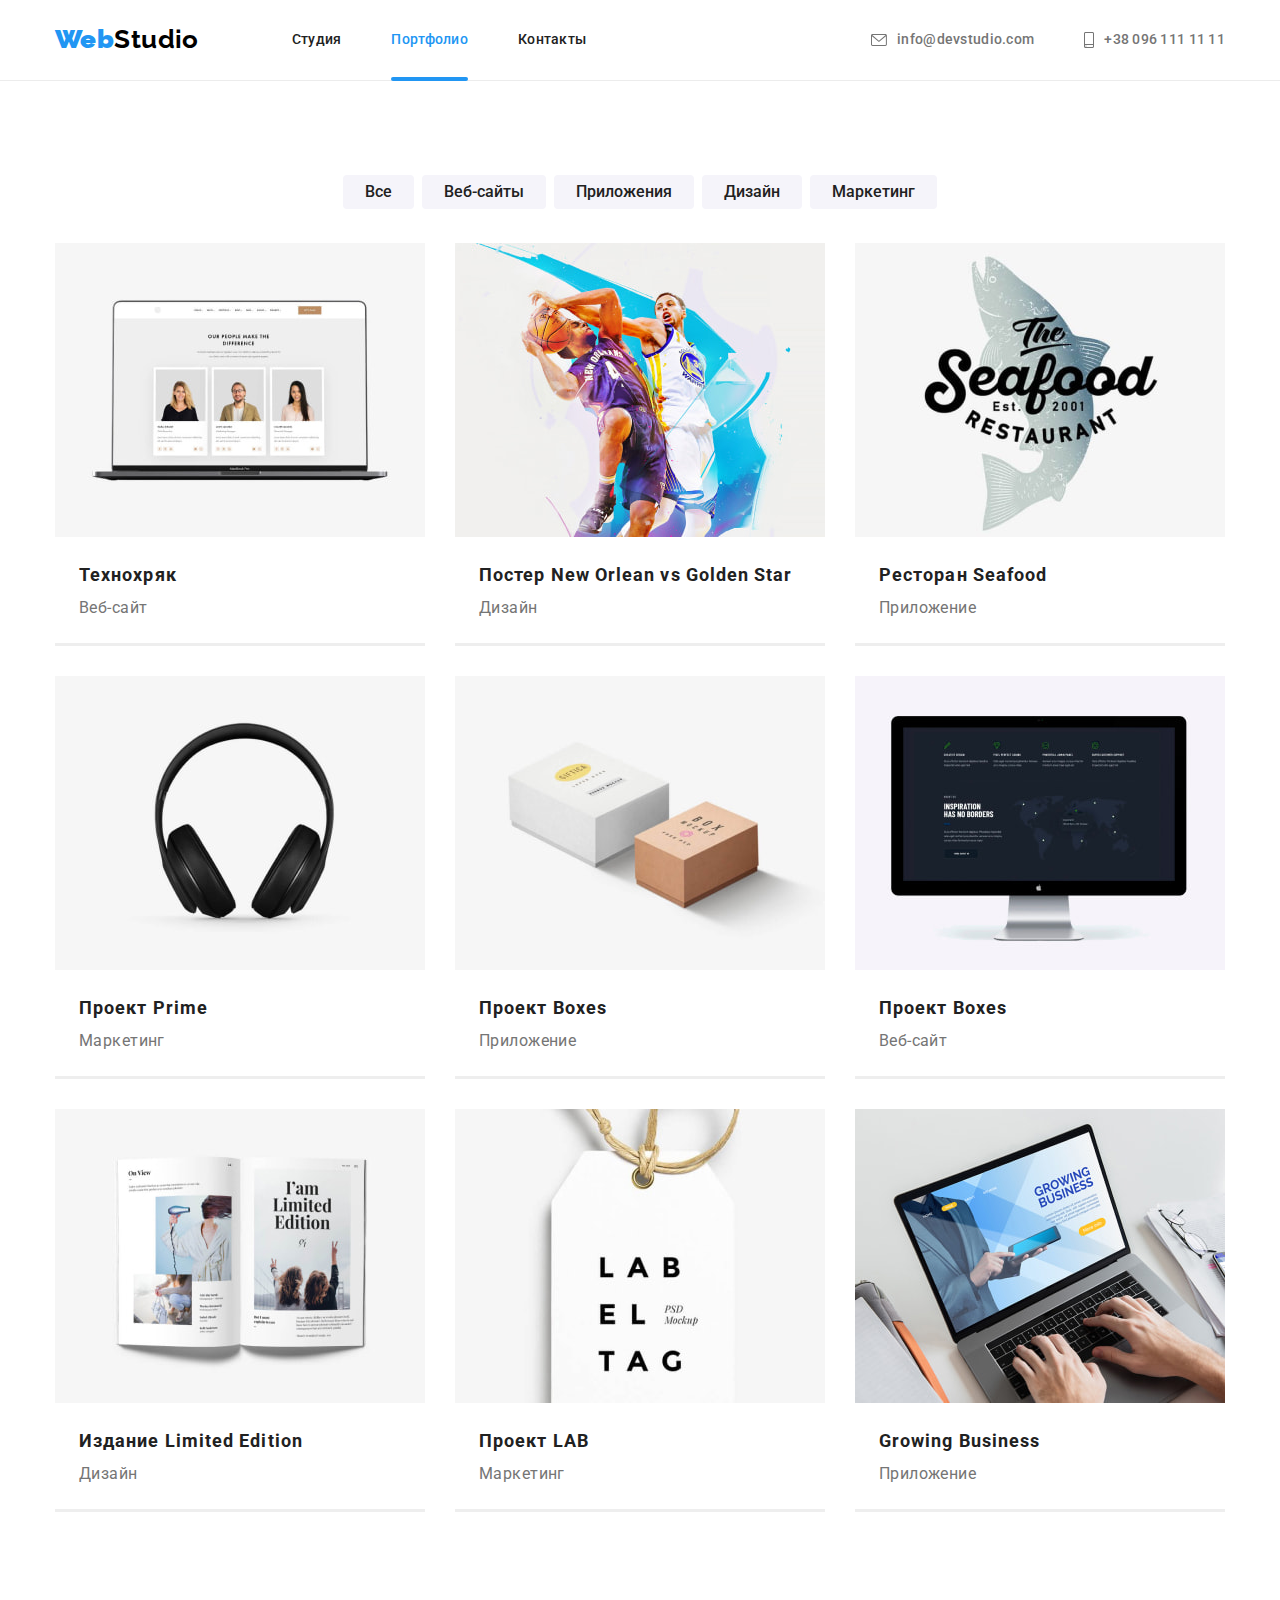
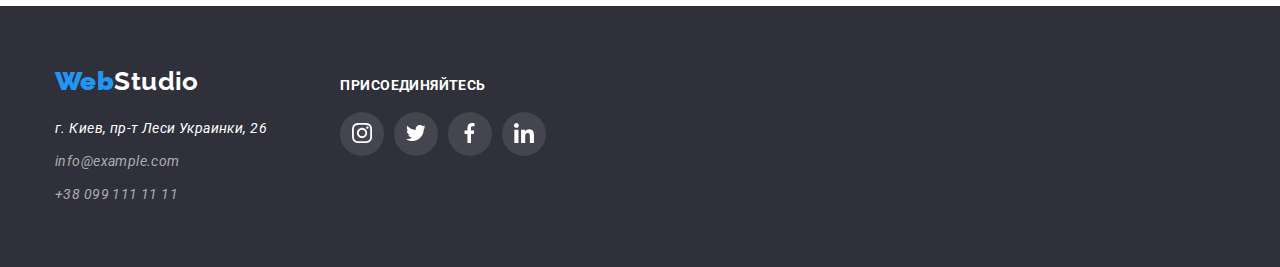
==== portfolio.html @ 0b61c1f7 "." ====
<!DOCTYPE html>
<html lang="ru">

<head>
    <meta charset="UTF-8">
    <meta http-equiv="X-UA-Compatible" content="IE=edge">
    <meta name="viewport" content="width=device-width, initial-scale=1.0">
    <title>Portfolio</title>
    <link rel="stylesheet" href="https://cdnjs.cloudflare.com/ajax/libs/modern-normalize/1.1.0/modern-normalize.min.css">
    <link href="https://fonts.googleapis.com/css2?family=Raleway:wght@700&family=Roboto:wght@400;500;700;900&display=swap"
      rel="stylesheet">
    <link rel="stylesheet" href="./css/styles.css">
    <body>
<!-- Это шапка с навигацией -->
<header class="header">
    <div class="container header">
        <a class="logo main" href="index.html">
            <b class="logo">Web</b>Studio</a>
        <nav class="main-nav">

            <ul class="main-ul">
                <li class="item ">
                   <a class="link " href="index.html">Студия </a>
                </li>
                <li class="item current">
                    <a class="link current" href="portfolio.html">Портфолио</a>
                </li>
                <li class="item">
                    <a class="link" href="#">Контакты</a>
                </li>

            </ul>
        </nav>
        <ul class="adrs-nav">
            <li class="item">
                <a class="link" href="">
                    <svg class="icon-envelope" width="16px" height="12px">
                        <use href="./images/sprite.svg#envelope"> </use>
                    </svg>
                    info@devstudio.com</a>
            </li>
            <li class="item">
                <a class="link" href="tel:+380961111111">
                    <svg class="icon-phone" width="10px" height="16px">
                        <use href="./images/sprite.svg#smartphone"> </use>
                    </svg>
                    +38 096 111 11 11</a>
            </li>
        </ul>
    </div>

</header>
<div class="line-under-header"></div>

    <main>
      <section class="section portfolio">
       <div class="container">
            <h1 class="prtfl">Примеры работ</h1>
            <ul class="btn-ul">
                <li class="item">
                    <button class="prtfl-btn" type="button">Все</button>
                </li>
                <li class="item">
                    <button class="prtfl-btn" type="button">Веб-сайты</button>
                </li>
                <li class="item">
                    <button class="prtfl-btn" type="button">Приложения</button>
                </li>
                <li class="item">
                    <button class="prtfl-btn" type="button">Дизайн</button>
                </li>
                <li class="item">
                    <button class="prtfl-btn" type="button">Маркетинг</button>
                </li>
            </ul>
            <ul class="prtfl-ul">
                <li class="item">
                    <a class="link" href="">
                       <div class="product-thumb">
                           <img src="./images/portfolio-1.jpg" width="370" alt="Веб-сайт">
                           <div class="product-action">
                               <p class="action-text">Технокряк это современная площадка распространения коронавируса. Компании используют эту платформу для цифрового
                            шпионажа и атак на защищённые сервера конкурентов.</p>
                         </div>
                            </div>
                            <h2 class="prtfl-h">Технохряк</h2>
                            <p class="prtfl-p">Веб-сайт</p>

                    </a>
                </li>
                <li class="item">
                    <a class="link" href="">
                        <div class="product-thumb">
                        <img src="./images/portfolio-2.jpg" width="370" alt="Дизайн постера">
                        <div class="product-action">
                            <p class="action-text">Технокряк это современная площадка распространения коронавируса. Компании используют эту
                                платформу для цифрового
                                шпионажа и атак на защищённые сервера конкурентов.</p>
                        </div>
                        </div>
                        <h2 class="prtfl-h">Постер New Orlean vs Golden Star</h2>
                        <p class="prtfl-p">Дизайн</p>
                    </a>
                </li>
                <li class="item">
                    <a class="link" href="">
                        <div class="product-thumb">
                        <img src="./images/portfolio-3.jpg" width="370" alt="Приложение">
                        <div class="product-action">
                            <p class="action-text">Технокряк это современная площадка распространения коронавируса. Компании используют эту
                                платформу для цифрового
                                шпионажа и атак на защищённые сервера конкурентов.</p>
                        </div>
                        </div>
                        <h2 class="prtfl-h">Ресторан Seafood</h2>
                        <p class="prtfl-p">Приложение</p>
                    </a>
                </li>
                <li class="item">
                    <a class="link" href="">
                        <div class="product-thumb">
                        <img src="./images/portfolio-4.jpg" width="370" alt="Маркетинг проэкта">
                        <div class="product-action">
                            <p class="action-text">Технокряк это современная площадка распространения коронавируса. Компании используют эту
                                платформу для цифрового
                                шпионажа и атак на защищённые сервера конкурентов.</p>
                        </div>
                        </div>
                        <h2 class="prtfl-h">Проект Prime</h2>
                        <p class="prtfl-p">Маркетинг</p>
                    </a>
                </li>
                <li class="item">
                    <a class="link" href="">
                        <div class="product-thumb">
                        <img src="./images/portfolio-5.jpg" width="370" alt="Приложение">
                        <div class="product-action">
                            <p class="action-text">Технокряк это современная площадка распространения коронавируса. Компании используют эту
                                платформу для цифрового
                                шпионажа и атак на защищённые сервера конкурентов.</p>
                        </div>
                        </div>
                        <h2 class="prtfl-h">Проект Boxes</h2>
                        <p class="prtfl-p">Приложение</p>
                    </a>
                </li>
                <li class="item">
                    <a class="link" href="">
                        <div class="product-thumb">
                        <img src="./images/portfolio-6.jpg" width="370" alt="Веб-сайт">
                        <div class="product-action">
                            <p class="action-text">Технокряк это современная площадка распространения коронавируса. Компании используют эту
                                платформу для цифрового
                                шпионажа и атак на защищённые сервера конкурентов.</p>
                        </div>
                        </div>
                        <h2 class="prtfl-h">Проект Boxes</h2>
                        <p class="prtfl-p">Веб-сайт</p>
                    </a>
                </li>
                <li class="item">
                    <a class="link" href="">
                        <div class="product-thumb">
                        <img src="./images/portfolio-7.jpg" width="370" alt="Дизайн книги">
                        <div class="product-action">
                            <p class="action-text">Технокряк это современная площадка распространения коронавируса. Компании используют эту
                                платформу для цифрового
                                шпионажа и атак на защищённые сервера конкурентов.</p>
                        </div>
                        </div>
                        <h2 class="prtfl-h">Издание Limited Edition</h2>
                        <p class="prtfl-p">Дизайн</p>
                    </a>
                </li>
                <li class="item">
                    <a class="link" href="">
                        <div class="product-thumb">
                        <img src="./images/portfolio-8.jpg" width="370" alt="Маркетинг проэкта">
                        <div class="product-action">
                            <p class="action-text">Технокряк это современная площадка распространения коронавируса. Компании используют эту
                                платформу для цифрового
                                шпионажа и атак на защищённые сервера конкурентов.</p>
                        </div>
                        </div>
                        <h2 class="prtfl-h">Проект LAB</h2>
                        <p class="prtfl-p">Маркетинг</p>
                    </a>
                </li>
                <li class="item">
                    <a class="link" href="">
                        <div class="product-thumb">
                        <img src="./images/portfolio-9.jpg" width="370" alt="Приложение">
                        <div class="product-action" >
                            <p class="action-text">Технокряк это современная площадка распространения коронавируса. Компании используют эту
                                платформу для цифрового
                                шпионажа и атак на защищённые сервера конкурентов.</p>
                        </div>
                        </div>
                        <h2 class="prtfl-h">Growing Business</h2>
                        <p class="prtfl-p">Приложение</p>
                    </a>
                </li>
            </ul>
       </div>
</section>
    </main>
    <footer>
        <div class="container address">
    
            <div class="div-address">
                <a class="logo ftr" href="index.html"><b class="logo">Web</b>Studio
                </a>
    
                <address class="address">
                    <a class="link" href="">г. Киев, пр-т Леси Украинки, 26
                    </a>
                    <a class="address-cnt" href="info@example.com">info@example.com
                    </a>
                    <a class="address-cnt" href="tel:+380991111111">+38 099 111 11 11
                    </a>
    
                </address>
            </div>
    
            <div class="join-us">
                <h2 class="footer-title">ПРИСОЕДИНЯЙТЕСЬ</h2>
                <ul class="icon-footer-ul">
                    <li class="item-icon"><a class="link-icon" href="">
                            <svg class="icon-instagram footer">
                                <use href="./images/sprite.svg#instagram"> </use>
                            </svg>
                        </a></li>
                    <li class="item-icon"><a class="link-icon" href="">
                            <svg class="icon-twitter footer">
                                <use href="./images/sprite.svg#twitter"> </use>
                            </svg>
                        </a></li>
                    <li class="item-icon"><a class="link-icon" href="">
                            <svg class="icon-facebook footer">
                                <use href="./images/sprite.svg#facebook"> </use>
                            </svg>
                        </a></li>
                    <li class="item-icon"><a class="link-icon" href="">
                            <svg class="icon-linkedin footer">
                                <use href="./images/sprite.svg#linkedin"> </use>
                            </svg>
                        </a></li>
                </ul>
            </div>
    
        </div>
    </footer>

    </body>
    
    </html>
---- css/styles.css ----
/* ЦВЕТ ТЕКСТА
 Часть лого цвет #2196F3 
 Вторая часть лого цвет #000000  
Заголовки и навигация цвет #212121 
 Основной цвет #757575
 Блок герой и часть адресса #ffffff
*/
:root {
  --primery-text-color: #757575;
  --tittle-text-color: #212121;
  --accent-color: #2196f3;
  --white-color: #ffffff;
  --backround-color: #e5e5e5;
  --black-color: #000000;
  --cubiec-bezier: cubic-bezier(0.4, 0, 0.2, 1);
}
body {
  background-color: #ffffff;
  color: var(--primery-text-color);
  font-family: Roboto, sans-serif;
  letter-spacing: 0.03em;
  font-size: 14px;
  line-height: 1.71;
  width: 100%;
  height: 100%;
}
ul,
p,
h1,
h2,
h3,
h4,
h5,
h6,
li,
a,
form,
input,
label {
  margin: 0;
  padding: 0;
}

.section {
  padding-top: 94px;
  padding-bottom: 94px;
}

.line-under-header {
  width: 100%;
  height: 1px;
  background-color: #ececec;
}

.container {
  width: 1200px;
  padding-left: 15px;
  padding-right: 15px;
  margin: 0 auto;
}

.container.header {
  display: flex;
  align-items: center;
  padding-top: 24px;
  padding-bottom: 25px;
}

.main-ul {
  display: flex;
  margin-left: 93px;
}

.main-ul .item:not(:last-child) {
  margin-right: 50px;
}

.main-ul .link {
  display: flex;
  text-decoration: none;
  font-weight: 500;
  line-height: 1.14;
  letter-spacing: 0.02em;

  color: var(--tittle-text-color);

  display: block;
}

/* .main-ul .link.current {
  display: block;
  position: relative;
}

.main-ul .link.current::after {
  content: 'hhh';
  display: block;
  position: absolute;
  border-radius: 2px;
  width: 100%;
  height: 4px;
  background-color: #2196f3;
  opacity: 1;
} */

.main-nav .link:hover,
.main-nav .link:focus {
  color: var(--accent-color);
}

.main-nav .main-ul,
.adrs-nav,
.works-ul,
.workers-ul,
.text-ul,
.btn-ul,
.prtfl-ul {
  list-style: none;
}

.logo {
  color: var(--accent-color);
}

.logo.main {
  color: var(--black-color);
  font-family: Raleway, sans-serif;
  font-weight: 700;
  font-size: 26px;
  line-height: 1.2;
  text-decoration: none;
}

.logo.ftr {
  color: var(--white-color);
  font-family: Raleway;
  font-weight: 700;
  font-size: 26px;
  line-height: 1.2;
  text-decoration: none;

  display: block;
  margin-bottom: 20px;
}

.adrs-nav {
  display: flex;
  margin-left: auto;
}

.adrs-nav .item:not(:last-child) {
  margin-right: 50px;
}

.adrs-nav .link {
  color: var(--primery-text-color);
  font-weight: 500;
  line-height: 1.14;
  letter-spacing: 0.02em;
  text-decoration: none;

  display: flex;
  align-items: center;
}

.icon-envelope {
  margin-right: 10px;
  fill: currentColor;
}
.icon-envelope:focus,
.icon-envelope:hover,
.icon-phone:focus,
.icon-phone:hover {
  fill: var(--accent-color);
}

.icon-phone {
  fill: currentColor;
  margin-right: 10px;
}

.adrs-nav .link:hover,
.adrs-nav .link:focus {
  color: var(--accent-color);
  fill: var(--accent-color);
}

.section.hero {
  display: flex;
  justify-content: center;
  align-items: center;
  max-width: 1600px;
  height: 600px;
  margin: auto;
  background-image: linear-gradient(
      to right,
      rgba(0, 0, 0, 0.2),
      rgba(0, 0, 0, 0.2)
    ),
    url('../images/fon.jpg');
}

.container.hero .hero-text {
  color: var(--white-color);
  font-weight: 900;
  font-size: 44px;
  line-height: 1.36;
  text-align: center;
  letter-spacing: 0.06em;
  text-transform: uppercase;

  margin-bottom: 30px;
  width: 900px;
  margin-left: auto;
  margin-right: auto;
}

.hero-btn {
  background-color: var(--accent-color);
  color: var(--white-color);
  font-weight: 700;
  font-size: 16px;
  line-height: 1.87;
  letter-spacing: 0.06em;
  display: block;
  margin: 0 auto;
  padding: 10px 32px;

  border: #2196f3;
  border-radius: 4px;
}

.benefits-ul {
  display: flex;
  list-style: none;
}

.benefits-ul .item:not(:last-child) {
  margin-right: 30px;
}

.icon-antenna,
.icon-clock,
.icon-diagram,
.icon-astronaut {
  padding: 25px 100px;
  background-color: #f5f4fa;
  margin-bottom: 30px;
}

.benefits-ul .benefits-title {
  color: var(--tittle-text-color);
  font-weight: 700;
  line-height: 1.14;
  text-transform: uppercase;
  margin-bottom: 10px;
}

.benefits-ul .benefits-text {
  line-height: 1.71;
  width: 270px;
}

.section.works {
  padding-bottom: 94px;
  padding-top: 0px;
}

.works-ul {
  display: flex;
}

.works-ul .item {
}

.works-ul .item:not(:last-child) {
  margin-right: 30px;
}

.works-card {
  position: relative;
  height: 294px;
}

.works-title {
  color: var(--tittle-text-color);
  font-weight: 700;
  font-size: 36px;
  line-height: 1.17;
  text-align: center;

  margin-bottom: 50px;
}

.works-ul .works-text {
  font-style: 700;
  font-size: 14px;
  line-height: 1;
  text-align: center;
  color: var(--white-color);
}

.position-text {
  position: absolute;
  display: flex;
  justify-content: center;
  align-items: center;
  bottom: 0%;
  left: 0%;
  width: 100%;
  height: 70px;
  background-color: rgba(47, 48, 58, 0.8);
}

.section.workers {
  background-color: #f5f4fa;
  padding-bottom: 94px;
  padding-top: 94px;
}

.workers-ul {
  display: flex;
  margin-bottom: 30px;
}

.workers-ul .item {
  margin-right: 30px;
  box-shadow: 0px 2px 1px rgba(0, 0, 0, 0.2), 0px 1px 1px rgba(0, 0, 0, 0.14),
    0px 1px 3px rgba(0, 0, 0, 0.12);
  border-bottom-right-radius: 4px;
  border-bottom-left-radius: 4px;
}

.icon-workers {
  display: flex;
  list-style: none;
  justify-content: center;
  align-items: center;
  margin-top: 16px;
  margin-bottom: 30px;
}

.icon-workers .item-icon {
  display: flex;
  justify-content: center;
  align-items: center;
  width: 44px;
  height: 44px;
}

.icon-workers .item-icon:hover,
.icon-workers .item-icon:focus {
  transition: background-color 250ms var(--cubiec-bezier);
  background-color: #2196f3;
  fill: var(--white-color);
  border-radius: 50%;
  cursor: pointer;
}

.icon-workers .item-icon:hover .icon-facebook {
  fill: var(--white-color);
}

.icon-workers .item-icon:hover .icon-instagram {
  fill: var(--white-color);
}

.icon-workers .item-icon:hover .icon-twitter {
  fill: var(--white-color);
}

.icon-workers .item-icon:hover .icon-linkedin {
  fill: var(--white-color);
}

.icon-workers .item-icon:not(:last-child) {
  margin-right: 10px;
}

.icon-facebook,
.icon-instagram,
.icon-linkedin,
.icon-twitter {
  transition: fill 250ms var(--cubiec-bezier);
  fill: #afb1b8;
  width: 20px;
  height: 20px;
  margin-top: 6px;
}

.workers-main {
  color: var(--tittle-text-color);
  font-weight: 700;
  font-size: 36px;
  line-height: 1.17;
  text-align: center;

  margin-bottom: 50px;
}

.workers-ul .workers-title {
  color: var(--tittle-text-color);
  font-weight: 500;
  font-size: 16px;
  line-height: 1.2;
  text-align: center;

  margin-bottom: 10px;
}

.workers-ul .workers-text {
  font-size: 16px;
  line-height: 1.2;
  text-align: center;
}

.clients-title {
  font-weight: 700;
  font-size: 36px;
  line-height: 1.16;
  text-align: center;
  vertical-align: top;
  color: var(--tittle-text-color);

  margin-bottom: 50px;
}

.clients-ul {
  display: flex;
  list-style: none;
}

.clients-ul .item {
  width: 170px;
  height: 92px;
  border: 1px solid rgba(0, 0, 0, 0.25);
  border-radius: 3px;

  display: flex;
  align-items: center;
  justify-content: center;
  cursor: pointer;
}

.clients-ul .item:hover,
.clients-ul .item:focus {
  border-color: var(--accent-color);
  cursor: pointer;
}

.clients-ul .item:hover .icon {
  fill: var(--accent-color);
}

.clients-ul .item:not(:last-child) {
  margin-right: 30px;
}

.icon.group-1 {
  width: 41px;
  height: 46px;
}

.icon.group-2 {
  width: 40px;
  height: 52px;
}

.icon.group-3 {
  width: 43px;
  height: 41px;
}

.icon.group-4 {
  width: 84px;
  height: 40px;
}

.icon.group-5 {
  width: 62px;
  height: 45px;
}

.icon.group-6 {
  width: 93px;
  height: 43px;
}

.icon {
  fill: #afb1b8;
}

footer {
  background-color: #2f303a;
}

.div-address {
  display: inline-flex;
  flex-direction: column;
  margin-right: 70px;
}
.join-us {
  display: inline-flex;
  flex-direction: column;
}

.icon-footer-ul {
  display: flex;
  list-style: none;
  margin-top: 20px;
}

.icon-footer-ul .item-icon {
  display: flex;
  align-items: center;
  justify-content: center;
  width: 44px;
  height: 44px;
  transition: background-color 250ms var(--cubiec-bezier);
  border-radius: 50%;
  background-color: rgba(255, 255, 255, 0.1);
}

.icon-footer-ul .item-icon:focus,
.icon-footer-ul .item-icon:hover {
  background-color: var(--accent-color);
  cursor: pointer;
}

.icon-footer-ul .item-icon:hover .icon-facebook.footer {
  fill: var(--white-color);
}

.icon-footer-ul .item-icon:hover .icon-linkedin.footer {
  fill: var(--white-color);
}

.icon-footer-ul .item-icon:hover .icon-twitter.footer {
  fill: var(--white-color);
}

.icon-footer-ul .item-icon:hover .icon-instagram.footer {
  fill: var(--white-color);
}

.icon-facebook.footer,
.icon-instagram.footer,
.icon-linkedin.footer,
.icon-twitter.footer {
  fill: var(--white-color);
}

.icon-footer-ul .item-icon:not(:last-child) {
  margin-right: 10px;
}

.footer-title {
  font-style: 700;
  font-size: 14px;
  line-height: 1.14;
  line-height: 100%;
  vertical-align: top;

  color: var(--white-color);
}

.container.address {
  padding-bottom: 60px;
  padding-top: 60px;
}

.address .address-cnt {
  margin-top: 9px;
}

.address .link {
  text-decoration: none;
  color: var(--white-color);
  line-height: 1.71;
}

.address .link:hover,
.address .link:focus {
  color: var(--accent-color);
}

.address .address-cnt {
  color: rgba(255, 255, 255, 0.6);
  line-height: 1.71;
  text-decoration: none;

  display: block;
}

.address .address-cnt:hover,
.address .address-cnt:focus {
  color: var(--accent-color);
}

/* Портфолио */
.prtfl-ul .link {
  text-decoration: none;
}

.btn-ul {
  display: flex;
  justify-content: center;
}

.btn-ul .item:not(:last-child) {
  margin-right: 8px;
}

.btn-ul .prtfl-btn {
  transition: background-color 250ms var(--cubiec-bezier),
    color 250ms var(--cubiec-bezier), box-shadow 250ms var(--cubiec-bezier);
  border: #f5f4fa;
  border-radius: 4px;
  padding: 6px 22px;
  font-family: Roboto, sans-serif;
  color: var(--tittle-text-color);
  background-color: #f5f4fa;
  font-weight: 500;
  font-size: 16px;
  line-height: 1.39;
  text-align: center;
}

.btn-ul .prtfl-btn:hover,
.btn-ul .prtfl-btn:focus {
  background-color: var(--accent-color);
  color: var(--white-color);
  box-shadow: 0px 2px 2px 0px rgba(0, 0, 0, 0.12);

  box-shadow: 0px 1px 2px 0px rgba(0, 0, 0, 0.08);

  box-shadow: 0px 3px 1px 0px rgba(0, 0, 0, 0.1);
}

.prtfl-ul {
  display: flex;
  flex-wrap: wrap;
  margin-top: 34px;
}

.prtfl-ul .item {
  width: calc((100% - 60px) / 3);
  margin-right: 30px;
  margin-bottom: 30px;
}

.prtfl-ul .item:nth-child(3n) {
  margin-right: 0px;
}

.prtfl-ul .item:nth-last-child(-n + 3) {
  margin-bottom: 0px;
}

.prtfl-ul .link {
  display: block;
  border-bottom-style: solid;
  border-color: #eeeeee;
}

.prtfl-ul .item .link:hover,
.prtfl-ul .item .link:focus {
  transition: box-shadow 250ms var(--cubiec-bezier);
  box-shadow: 0px 4px 4px 0px rgba(0, 0, 0, 0.25);
}

.prtfl-ul .prtfl-h {
  color: var(--tittle-text-color);
  font-weight: 700;
  font-size: 18px;
  line-height: 2;
  letter-spacing: 0.06em;
  padding-top: 20px;
  padding-left: 24px;
}

.prtfl-ul .prtfl-p {
  color: var(--primery-text-color);
  font-size: 16px;
  line-height: 1.87;
  padding-bottom: 20px;
  padding-left: 24px;
}

.hero-btn,
.btn-ul .prtfl-btn {
  cursor: pointer;
}

.benefits-main-title,
.prtfl {
  display: none;
}

.product-thumb {
  position: relative;
  overflow: hidden;
  height: 294px;
}

.product-action {
  position: absolute;
  left: 0;
  top: 0;
  width: 100%;
  height: 100%;
  transform: translatey(100%);
  opacity: 0;
  transition: transform 250ms var(--cubiec-bezier),
    opacity 250ms var(--cubiec-bezier);
  background-color: rgba(33, 150, 243, 0.9);
}

.link:hover .product-action {
  opacity: 1;
  transform: translatey(0);
}

.action-text {
  font-size: 18px;
  line-height: 1.33;
  text-align: left;
  vertical-align: top;
  color: var(--white-color);
  padding: 63px 22px;
}

/* //current page  */

.item.current::after {
  content: '';
  position: absolute;
  top: 45px;
  width: 100%;
  height: 4px;
  background-color: var(--accent-color);
  border-radius: 2px;
}

.item.current {
  position: relative;
  width: 100%;
}

.link.current {
  color: var(--accent-color);
}

.join-text {
  color: var(--white-color);
}

.join-us-mail {
  display: inline-flex;
  flex-direction: column;
  margin-left: 93px;
}

.join-text {
  margin-bottom: 20px;
}

.mail-footer {
  width: 358px;
  height: 50px;
  margin-right: 12px;
  padding: 15px;
  background-color: transparent;
  border: 1px solid rgba(255, 255, 255, 0.3);
  border-radius: 4px;

  font-size: 16px;
  line-height: 1.07;
  color: rgba(255, 255, 255, 0.6);
}

.join-button-footer {
  width: 200px;
  height: 50px;

  background-color: rgba(33, 150, 243, 1);
  color: rgba(255, 255, 255, 1);
  box-shadow: 0px 4px 4px 0px rgba(0, 0, 0, 0.15);
  border-radius: 4px;
  font-weight: 700;
  font-size: 16px;
  line-height: 1.6;
  letter-spacing: 0.06em;
  padding-left: 29px;
  padding-right: 76px;
}

.position-send-icon {
  position: relative;
  width: 200px;
  height: 50px;
}

.icon-send {
  position: absolute;
  top: 13px;
  right: 28px;
  z-index: 999;
  width: 24px;
  height: 24px;
  fill: var(--white-color);
}

.form-mail {
  display: flex;
}

/* Модальное окно */
.backdrop {
  position: fixed;
  top: 0;
  left: 0;
  height: 100%;
  width: 100%;
  background-color: rgba(0, 0, 0, 0.2);
}

.backdrop.is-hidden {
  opacity: 0;
  pointer-events: none;
}

.backdrop.is-hidden .modal {
  opacity: 0;
  pointer-events: none;
}

.modal {
  position: absolute;
  left: 50%;
  top: 50%;
  transform: translate(-50%, -50%);
  width: 528px;
  height: 581px;
  background-color: var(--white-color);
}

.modal-btn {
  display: flex;
  justify-content: center;
  align-items: center;
  margin: 8px 8px 0 auto;
  width: 30px;
  height: 30px;
  border-radius: 50%;
  border: 1px solid rgba(0, 0, 0, 0.1);
  background-color: transparent;
  cursor: pointer;
}

.modal-btn:hover {
  fill: #2196f3;
}

.close-modal {
  width: 11px;
  height: 11px;
}

.main-text-modal {
  display: block;
  margin: 2px 40px 12px 40px;
  font-weight: 700;
  font-size: 20px;
  line-height: 1.15;
  text-align: center;
  letter-spacing: 0.03em;
  color: var(--tittle-text-color);
}

.form-field:focus-within {
  color: var(--accent-color);
}

.field:focus {
  border: 1px solid var(--accent-color);
  outline: none;
}

.form-field {
  display: flex;
  flex-direction: column;
  margin: 0px 40px 10px 40px;

  font-weight: 400;
  font-size: 12px;
  line-height: 1.12;
  letter-spacing: 0.01em;
}

.field {
  margin-top: 4px;
  width: 448px;
  height: 40px;
  border: 1px solid rgba(33, 33, 33, 0.2);
  border-radius: 4px;
  padding-left: 42px;
}

.field.comment {
  height: 120px;
  padding: 12px 16px;
  resize: none;
}

.checkbox-policy {
  margin-right: 7px;
}

.policy-field {
  position: relative;
  margin: 20px 51px 30px 55px;
  font-weight: 400;
  font-size: 14px;
  line-height: 1.71;
  letter-spacing: 0.03em;
}

.modal-submit-button {
  width: 200px;
  height: 50px;
  margin: 0 164px 40px 164px;
  background-color: var(--accent-color);
  color: var(--white-color);
  border-color: var(--accent-color);
  border-radius: 4px;

  font-weight: 700;
  font-size: 16px;
  line-height: 1.88;
  text-align: center;
  letter-spacing: 0.06em;
}

.icon-modal {
  position: absolute;
  width: 18px;
  height: 18px;
  top: 50%;
  left: 12px;
  transform: translateY(-50%);
  color: #2196f3;
}

.grouping-icon {
  position: relative;
}

.grouping-icon:focus-within {
  fill: var(--accent-color);
}

.checkbox-policy {
  position: absolute;
  top: -9999px;
  left: -9999px;
}

.policy {
  display: flex;
  align-items: center;
  align-content: center;
  margin-left: 13px;
}

.policy::after{
  position: absolute;
  top: 15%;
  left: -9px;
  content: "";
  width: 16px;
  height: 15px;
  background-color: transparent;
  border: 2px solid rgba(33, 33, 33, 1);
  border-radius: 2px
}

.checkbox-policy:checked + .policy::after {
  background-color: #2196f3;
  background-image: url(../images/checkbox.svg);
  border: 2px solid var(--accent-color);
}
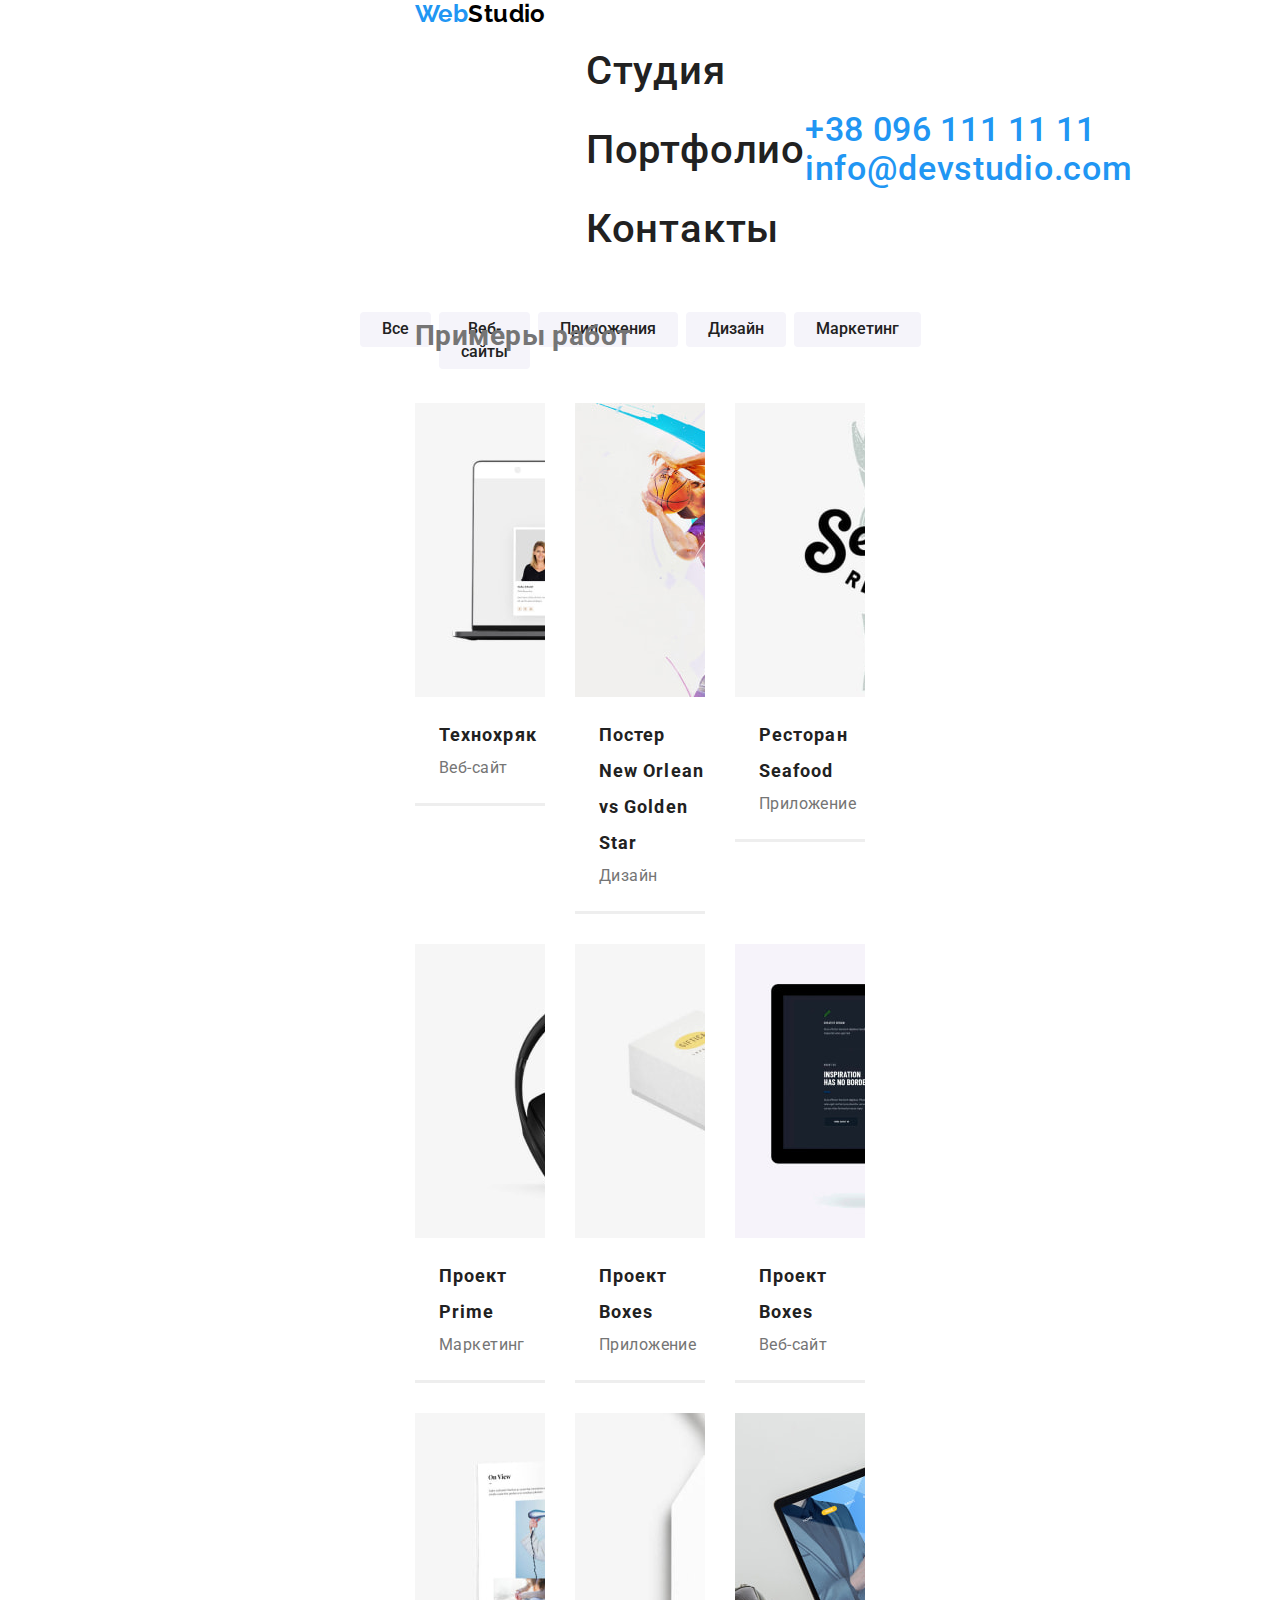
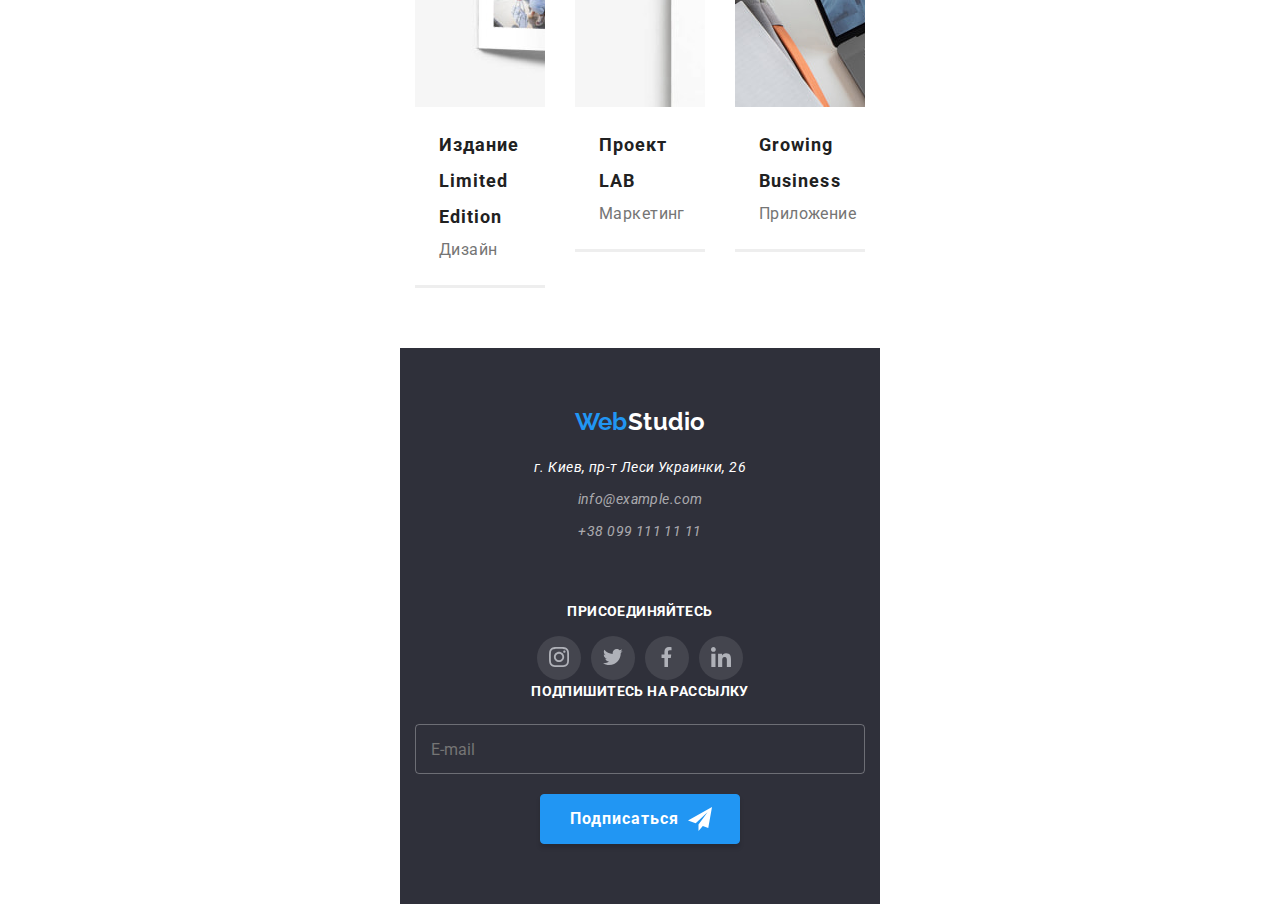
==== commit 182bb968: "." ====
--- a/portfolio.html
+++ b/portfolio.html
@@ -9,195 +9,199 @@
     <link rel="stylesheet" href="https://cdnjs.cloudflare.com/ajax/libs/modern-normalize/1.1.0/modern-normalize.min.css">
     <link href="https://fonts.googleapis.com/css2?family=Raleway:wght@700&family=Roboto:wght@400;500;700;900&display=swap"
       rel="stylesheet">
-    <link rel="stylesheet" href="./css/styles.css">
+    <link rel="stylesheet" href="./css/portfolio-main.min.css">
     <body>
 <!-- Это шапка с навигацией -->
-<header class="header">
-    <div class="container header">
-        <a class="logo main" href="index.html">
-            <b class="logo">Web</b>Studio</a>
-        <nav class="main-nav">
-
-            <ul class="main-ul">
-                <li class="item ">
-                   <a class="link " href="index.html">Студия </a>
-                </li>
-                <li class="item current">
-                    <a class="link current" href="portfolio.html">Портфолио</a>
-                </li>
-                <li class="item">
-                    <a class="link" href="#">Контакты</a>
-                </li>
-
+</head>
+
+<body>
+    <!-- Это шапка с навигацией -->
+    <header class="header">
+        <div class="container container--header ">
+            <a class="logo logo--header" href="index.html">
+                <b class=" logo ">Web</b>Studio</a>
+            <nav class="navigation">
+
+                <ul class="navigation__list">
+                    <li class="navigation__item">
+                        <a class="navigation__link"  href="index.html">Студия </a>
+                    </li>
+                    <li class="navigation__item navigation__item--current">
+                        <a class="navigation__link navigation__link--current" href="portfolio.html">Портфолио</a>
+                    </li>
+                    <li class="navigation__item">
+                        <a class="navigation__link" href="#">Контакты</a>
+                    </li>
+
+                </ul>
+            </nav>
+            <ul class="header-contacts">
+                <li class="header-contacts__item">
+                    <a class="header-contacts__link" href="">
+                        <svg class="header__icon" width="16px" height="12px">
+                            <use href="./images/sprite.svg#envelope"> </use>
+                        </svg>
+                        info@devstudio.com</a>
+                </li>
+                <li class="header-contacts__item">
+                    <a class="header-contacts__link" href="tel:+380961111111">
+                        <svg class="header__icon" width="10px" height="16px">
+                            <use href="./images/sprite.svg#smartphone"> </use>
+                        </svg>
+                        +38 096 111 11 11</a>
+                </li>
             </ul>
-        </nav>
-        <ul class="adrs-nav">
-            <li class="item">
-                <a class="link" href="">
-                    <svg class="icon-envelope" width="16px" height="12px">
-                        <use href="./images/sprite.svg#envelope"> </use>
-                    </svg>
-                    info@devstudio.com</a>
-            </li>
-            <li class="item">
-                <a class="link" href="tel:+380961111111">
-                    <svg class="icon-phone" width="10px" height="16px">
-                        <use href="./images/sprite.svg#smartphone"> </use>
-                    </svg>
-                    +38 096 111 11 11</a>
-            </li>
-        </ul>
-    </div>
-
-</header>
+        </div>
+
+    </header>
 <div class="line-under-header"></div>
 
     <main>
-      <section class="section portfolio">
+      <section class="section section--portfolio">
        <div class="container">
-            <h1 class="prtfl">Примеры работ</h1>
-            <ul class="btn-ul">
-                <li class="item">
-                    <button class="prtfl-btn" type="button">Все</button>
-                </li>
-                <li class="item">
-                    <button class="prtfl-btn" type="button">Веб-сайты</button>
-                </li>
-                <li class="item">
-                    <button class="prtfl-btn" type="button">Приложения</button>
-                </li>
-                <li class="item">
-                    <button class="prtfl-btn" type="button">Дизайн</button>
-                </li>
-                <li class="item">
-                    <button class="prtfl-btn" type="button">Маркетинг</button>
+            <h1 class="catalog-hidden-title">Примеры работ</h1>
+            <ul class="catalog-filter">
+                <li class="catalog-filter__item">
+                    <button class="catalog-filter__btn" type="button">Все</button>
+                </li>
+                <li class="catalog-filter__item">
+                    <button class="catalog-filter__btn" type="button">Веб-сайты</button>
+                </li>
+                <li class="catalog-filter__item">
+                    <button class="catalog-filter__btn" type="button">Приложения</button>
+                </li>
+                <li class="catalog-filter__item">
+                    <button class="catalog-filter__btn" type="button">Дизайн</button>
+                </li>
+                <li class="catalog-filter__item">
+                    <button class="catalog-filter__btn" type="button">Маркетинг</button>
                 </li>
             </ul>
-            <ul class="prtfl-ul">
-                <li class="item">
-                    <a class="link" href="">
-                       <div class="product-thumb">
+            <ul class="catalog">
+                <li class="catalog__item">
+                    <a class="product" href="">
+                       <div class="product__thumb">
                            <img src="./images/portfolio-1.jpg" width="370" alt="Веб-сайт">
-                           <div class="product-action">
-                               <p class="action-text">Технокряк это современная площадка распространения коронавируса. Компании используют эту платформу для цифрового
+                           <div class="product__action">
+                               <p class="product__text">Технокряк это современная площадка распространения коронавируса. Компании используют эту платформу для цифрового
                             шпионажа и атак на защищённые сервера конкурентов.</p>
                          </div>
                             </div>
-                            <h2 class="prtfl-h">Технохряк</h2>
-                            <p class="prtfl-p">Веб-сайт</p>
-
-                    </a>
-                </li>
-                <li class="item">
-                    <a class="link" href="">
-                        <div class="product-thumb">
+                            <h2 class="catalog__title">Технохряк</h2>
+                            <p class="catalog__text">Веб-сайт</p>
+
+                    </a>
+                </li>
+                <li class="catalog__item">
+                    <a class="product" href="">
+                        <div class="product__thumb">
                         <img src="./images/portfolio-2.jpg" width="370" alt="Дизайн постера">
-                        <div class="product-action">
-                            <p class="action-text">Технокряк это современная площадка распространения коронавируса. Компании используют эту
-                                платформу для цифрового
-                                шпионажа и атак на защищённые сервера конкурентов.</p>
-                        </div>
-                        </div>
-                        <h2 class="prtfl-h">Постер New Orlean vs Golden Star</h2>
-                        <p class="prtfl-p">Дизайн</p>
-                    </a>
-                </li>
-                <li class="item">
-                    <a class="link" href="">
-                        <div class="product-thumb">
+                        <div class="product__action">
+                            <p class="product__text">Технокряк это современная площадка распространения коронавируса. Компании используют эту
+                                платформу для цифрового
+                                шпионажа и атак на защищённые сервера конкурентов.</p>
+                        </div>
+                        </div>
+                        <h2 class="catalog__title">Постер New Orlean vs Golden Star</h2>
+                        <p class="catalog__text">Дизайн</p>
+                    </a>
+                </li>
+                <li class="catalog__item">
+                    <a class="product" href="">
+                        <div class="product__thumb">
                         <img src="./images/portfolio-3.jpg" width="370" alt="Приложение">
-                        <div class="product-action">
-                            <p class="action-text">Технокряк это современная площадка распространения коронавируса. Компании используют эту
-                                платформу для цифрового
-                                шпионажа и атак на защищённые сервера конкурентов.</p>
-                        </div>
-                        </div>
-                        <h2 class="prtfl-h">Ресторан Seafood</h2>
-                        <p class="prtfl-p">Приложение</p>
-                    </a>
-                </li>
-                <li class="item">
-                    <a class="link" href="">
-                        <div class="product-thumb">
+                        <div class="product__action">
+                            <p class="product__text">Технокряк это современная площадка распространения коронавируса. Компании используют эту
+                                платформу для цифрового
+                                шпионажа и атак на защищённые сервера конкурентов.</p>
+                        </div>
+                        </div>
+                        <h2 class="catalog__title">Ресторан Seafood</h2>
+                        <p class="catalog__text">Приложение</p>
+                    </a>
+                </li>
+                <li class="catalog__item">
+                    <a class="product" href="">
+                        <div class="product__thumb">
                         <img src="./images/portfolio-4.jpg" width="370" alt="Маркетинг проэкта">
-                        <div class="product-action">
-                            <p class="action-text">Технокряк это современная площадка распространения коронавируса. Компании используют эту
-                                платформу для цифрового
-                                шпионажа и атак на защищённые сервера конкурентов.</p>
-                        </div>
-                        </div>
-                        <h2 class="prtfl-h">Проект Prime</h2>
-                        <p class="prtfl-p">Маркетинг</p>
-                    </a>
-                </li>
-                <li class="item">
-                    <a class="link" href="">
-                        <div class="product-thumb">
+                        <div class="product__action">
+                            <p class="product__text">Технокряк это современная площадка распространения коронавируса. Компании используют эту
+                                платформу для цифрового
+                                шпионажа и атак на защищённые сервера конкурентов.</p>
+                        </div>
+                        </div>
+                        <h2 class="catalog__title">Проект Prime</h2>
+                        <p class="catalog__text">Маркетинг</p>
+                    </a>
+                </li>
+                <li class="catalog__item">
+                    <a class="product" href="">
+                        <div class="product__thumb">
                         <img src="./images/portfolio-5.jpg" width="370" alt="Приложение">
-                        <div class="product-action">
-                            <p class="action-text">Технокряк это современная площадка распространения коронавируса. Компании используют эту
-                                платформу для цифрового
-                                шпионажа и атак на защищённые сервера конкурентов.</p>
-                        </div>
-                        </div>
-                        <h2 class="prtfl-h">Проект Boxes</h2>
-                        <p class="prtfl-p">Приложение</p>
-                    </a>
-                </li>
-                <li class="item">
-                    <a class="link" href="">
-                        <div class="product-thumb">
+                        <div class="product__action">
+                            <p class="product__text">Технокряк это современная площадка распространения коронавируса. Компании используют эту
+                                платформу для цифрового
+                                шпионажа и атак на защищённые сервера конкурентов.</p>
+                        </div>
+                        </div>
+                        <h2 class="catalog__title">Проект Boxes</h2>
+                        <p class="catalog__text">Приложение</p>
+                    </a>
+                </li>
+                <li class="catalog__item">
+                    <a class="product" href="">
+                        <div class="product__thumb">
                         <img src="./images/portfolio-6.jpg" width="370" alt="Веб-сайт">
-                        <div class="product-action">
-                            <p class="action-text">Технокряк это современная площадка распространения коронавируса. Компании используют эту
-                                платформу для цифрового
-                                шпионажа и атак на защищённые сервера конкурентов.</p>
-                        </div>
-                        </div>
-                        <h2 class="prtfl-h">Проект Boxes</h2>
-                        <p class="prtfl-p">Веб-сайт</p>
-                    </a>
-                </li>
-                <li class="item">
-                    <a class="link" href="">
-                        <div class="product-thumb">
+                        <div class="product__action">
+                            <p class="product__text">Технокряк это современная площадка распространения коронавируса. Компании используют эту
+                                платформу для цифрового
+                                шпионажа и атак на защищённые сервера конкурентов.</p>
+                        </div>
+                        </div>
+                        <h2 class="catalog__title">Проект Boxes</h2>
+                        <p class="catalog__text">Веб-сайт</p>
+                    </a>
+                </li>
+                <li class="catalog__item">
+                    <a class="product" href="">
+                        <div class="product__thumb">
                         <img src="./images/portfolio-7.jpg" width="370" alt="Дизайн книги">
-                        <div class="product-action">
-                            <p class="action-text">Технокряк это современная площадка распространения коронавируса. Компании используют эту
-                                платформу для цифрового
-                                шпионажа и атак на защищённые сервера конкурентов.</p>
-                        </div>
-                        </div>
-                        <h2 class="prtfl-h">Издание Limited Edition</h2>
-                        <p class="prtfl-p">Дизайн</p>
-                    </a>
-                </li>
-                <li class="item">
-                    <a class="link" href="">
-                        <div class="product-thumb">
+                        <div class="product__action">
+                            <p class="product__text">Технокряк это современная площадка распространения коронавируса. Компании используют эту
+                                платформу для цифрового
+                                шпионажа и атак на защищённые сервера конкурентов.</p>
+                        </div>
+                        </div>
+                        <h2 class="catalog__title">Издание Limited Edition</h2>
+                        <p class="catalog__text">Дизайн</p>
+                    </a>
+                </li>
+                <li class="catalog__item">
+                    <a class="product" href="">
+                        <div class="product__thumb">
                         <img src="./images/portfolio-8.jpg" width="370" alt="Маркетинг проэкта">
-                        <div class="product-action">
-                            <p class="action-text">Технокряк это современная площадка распространения коронавируса. Компании используют эту
-                                платформу для цифрового
-                                шпионажа и атак на защищённые сервера конкурентов.</p>
-                        </div>
-                        </div>
-                        <h2 class="prtfl-h">Проект LAB</h2>
-                        <p class="prtfl-p">Маркетинг</p>
-                    </a>
-                </li>
-                <li class="item">
-                    <a class="link" href="">
-                        <div class="product-thumb">
+                        <div class="product__action">
+                            <p class="product__text">Технокряк это современная площадка распространения коронавируса. Компании используют эту
+                                платформу для цифрового
+                                шпионажа и атак на защищённые сервера конкурентов.</p>
+                        </div>
+                        </div>
+                        <h2 class="catalog__title">Проект LAB</h2>
+                        <p class="catalog__text">Маркетинг</p>
+                    </a>
+                </li>
+                <li class="catalog__item">
+                    <a class="product" href="">
+                        <div class="product__thumb">
                         <img src="./images/portfolio-9.jpg" width="370" alt="Приложение">
-                        <div class="product-action" >
-                            <p class="action-text">Технокряк это современная площадка распространения коронавируса. Компании используют эту
-                                платформу для цифрового
-                                шпионажа и атак на защищённые сервера конкурентов.</p>
-                        </div>
-                        </div>
-                        <h2 class="prtfl-h">Growing Business</h2>
-                        <p class="prtfl-p">Приложение</p>
+                        <div class="product__action" >
+                            <p class="product__text">Технокряк это современная площадка распространения коронавируса. Компании используют эту
+                                платформу для цифрового
+                                шпионажа и атак на защищённые сервера конкурентов.</p>
+                        </div>
+                        </div>
+                        <h2 class="catalog__title">Growing Business</h2>
+                        <p class="catalog__text">Приложение</p>
                     </a>
                 </li>
             </ul>
@@ -205,48 +209,67 @@
 </section>
     </main>
     <footer>
-        <div class="container address">
+        <div class="container container--footer">
     
             <div class="div-address">
-                <a class="logo ftr" href="index.html"><b class="logo">Web</b>Studio
+                <a class="logo logo--footer" href="index.html"><b class="logo">Web</b>Studio
                 </a>
     
                 <address class="address">
-                    <a class="link" href="">г. Киев, пр-т Леси Украинки, 26
-                    </a>
-                    <a class="address-cnt" href="info@example.com">info@example.com
-                    </a>
-                    <a class="address-cnt" href="tel:+380991111111">+38 099 111 11 11
+                    <a class="address__link" href="">г. Киев, пр-т Леси Украинки, 26
+                    </a>
+                    <a class="address__contact" href="info@example.com">info@example.com
+                    </a>
+                    <a class="address__contact" href="tel:+380991111111">+38 099 111 11 11
                     </a>
     
                 </address>
             </div>
     
-            <div class="join-us">
-                <h2 class="footer-title">ПРИСОЕДИНЯЙТЕСЬ</h2>
-                <ul class="icon-footer-ul">
-                    <li class="item-icon"><a class="link-icon" href="">
-                            <svg class="icon-instagram footer">
+            <div class="social-div">
+                <h2 class="social__title">ПРИСОЕДИНЯЙТЕСЬ</h2>
+                <ul class="social-icon">
+                    <li class="social-icon__item social-icon__item--footer"><a
+                            class="social-icon__link social-icon__link--footer" href="">
+                            <svg class="social-icon__element social-icon__element--footer">
                                 <use href="./images/sprite.svg#instagram"> </use>
                             </svg>
                         </a></li>
-                    <li class="item-icon"><a class="link-icon" href="">
-                            <svg class="icon-twitter footer">
-                                <use href="./images/sprite.svg#twitter"> </use>
-                            </svg>
-                        </a></li>
-                    <li class="item-icon"><a class="link-icon" href="">
-                            <svg class="icon-facebook footer">
+                    <li class="social-icon__item social-icon__item--footer"><a
+                            class="social-icon__link social-icon__link--footer" href="">
+                            <svg class="social-icon__element social-icon__element--footer" ">
+                                  <use href=" ./images/sprite.svg#twitter"> </use>
+                            </svg>
+                        </a></li>
+                    <li class="social-icon__item social-icon__item--footer"><a
+                            class="social-icon__link social-icon__link--footer" href="">
+                            <svg class="social-icon__element social-icon__element--footer">
                                 <use href="./images/sprite.svg#facebook"> </use>
                             </svg>
                         </a></li>
-                    <li class="item-icon"><a class="link-icon" href="">
-                            <svg class="icon-linkedin footer">
+                    <li class="social-icon__item social-icon__item--footer"><a
+                            class="social-icon__link social-icon__link--footer" href="">
+                            <svg class="social-icon__element social-icon__element--footer">
                                 <use href="./images/sprite.svg#linkedin"> </use>
                             </svg>
                         </a></li>
                 </ul>
             </div>
+            <div class="join-us">
+                <b class="join-us__text">ПОДПИШИТЕСЬ НА РАССЫЛКУ</b>
+                <form class="join-us__enter-mail">
+                    <label>
+                        <input class="join-us__mail" type="mail" name="mail-footer" placeholder="E-mail">
+                    </label>
+                    <div class="position-send-icon">
+                        <button type="submit" class="join-us__btn"> Подписаться</button>
+                        <svg class="join-us__send-icon">
+                            <use href="./images/sprite.svg#send"> </use>
+                        </svg>
+                    </div>
+                </form>
+            </div>
+    
     
         </div>
     </footer>
--- a/css/portfolio-main.min.css
+++ b/css/portfolio-main.min.css
@@ -0,0 +1,3 @@
+ul,p,h1,h2,h3,h4,h5,h6,li,a,form,input,label{margin:0;padding:0}button,a{cursor:pointer}ul{list-style:none}a{text-decoration:none}body{width:100%;height:100%;background-color:white;color:#757575;font-family:Roboto, sans-serif;letter-spacing:0.03em;font-size:14px;line-height:1.71}@media screen and (min-width: 200px){section{width:480px;margin:0 auto}}.section{padding:60px 0}.container{padding-left:15px;padding-right:15px;margin:0 auto}@media screen and (min-width: 200px){.container{width:480px}}.container--header{display:-webkit-box;display:-ms-flexbox;display:flex;position:relative}.burger-menu{display:none;position:fixed;top:0;left:0;width:100%;height:100%;background-color:#fff;text-align:center}.burger-menu.is-open{display:block;pointer-events:initial;-ms-touch-action:none;touch-action:none}.burger-button{margin-left:auto;border:none;background-color:transparent;z-index:2}.burger-button.is-open .menu-close{display:block}.burger-button.is-open .menu-open{display:none;z-index:1}.menu-close{display:none;display:1}@media screen and (max-width: 767px){.navigation__list{display:-webkit-box;display:-ms-flexbox;display:flex;-webkit-box-orient:vertical;-webkit-box-direction:normal;-ms-flex-direction:column;flex-direction:column;margin-bottom:302px}}.navigation__item{display:-webkit-inline-box;display:-ms-inline-flexbox;display:inline-flex;margin-left:40px}.navigation__item:not(:last-child){margin-bottom:32px}.navigation__item:first-child{margin-top:48px}.navigation__link{color:#212121;font-weight:500;font-size:40px;line-height:1.17;letter-spacing:0.02em}.header-contacts{display:-webkit-box;display:-ms-flexbox;display:flex;-webkit-box-orient:vertical;-webkit-box-direction:reverse;-ms-flex-direction:column-reverse;flex-direction:column-reverse;margin-bottom:64px}@media screen and (max-width: 767px){.header-contacts__item{display:-webkit-inline-box;display:-ms-inline-flexbox;display:inline-flex;margin-left:40px}.header-contacts__item:not(:first-child){margin-bottom:32px}}.header-contacts__link{color:#2196f3;font-weight:500;font-size:34px;line-height:1.15;letter-spacing:0.02em}.header-contacts__link--mail{color:#757575;font-size:24px;line-height:1.2;letter-spacing:0.02em}.header__icon{display:none}.burger-social{display:none}@media screen and (max-width: 767px){.burger-social{display:-webkit-box;display:-ms-flexbox;display:flex}}.burger-social__item{padding:0 10px 0 10px}.burger-social__item:not(:last-child){border-right:1px solid #757575}.burger-social__item:first-child{margin-left:40px}.burger-social__link{color:#2196f3;font-weight:500;font-size:18px;line-height:1.22}.logo{color:#2196f3;font-family:Raleway,sans-serif;font-weight:700;font-size:24px;line-height:1.2}@media screen and (max-width: 767px){.logo{display:inline-block;padding-top:8px;padding-bottom:8px}}.logo--header{color:#000}.logo--footer{margin:0 auto 20px auto;color:#fff}.container--footer{background-color:#2f303a;padding-top:60px;padding-bottom:60px}.div-address{display:-webkit-box;display:-ms-flexbox;display:flex;-webkit-box-orient:vertical;-webkit-box-direction:normal;-ms-flex-direction:column;flex-direction:column}.address{display:-webkit-box;display:-ms-flexbox;display:flex;-webkit-box-orient:vertical;-webkit-box-direction:normal;-ms-flex-direction:column;flex-direction:column;-webkit-box-align:center;-ms-flex-align:center;align-items:center;margin-bottom:60px}.address__contact{margin-top:8px;color:rgba(255,255,255,0.6);line-height:1.71}.address__contact:hover,.address__contact:focus{color:#2196f3}.address__link{color:#fff;line-height:1.71}.address__link:hover,.address__link:hover{color:#2196f3}.social-div{display:-webkit-box;display:-ms-flexbox;display:flex;-webkit-box-orient:vertical;-webkit-box-direction:normal;-ms-flex-direction:column;flex-direction:column}.social__title{margin:0 auto}.social__title{color:#fff;margin:0 auto;font-style:700;font-size:14px;line-height:1.14}.join-us{display:-webkit-box;display:-ms-flexbox;display:flex;-webkit-box-orient:vertical;-webkit-box-direction:normal;-ms-flex-direction:column;flex-direction:column}.join-us__text{color:#fff;margin:0 auto 20px auto}.join-us__mail{width:450px;height:50px;margin-bottom:20px;padding:15px;color:rgba(255,255,255,0.6);background-color:transparent;border:1px solid rgba(255,255,255,0.3);border-radius:4px;font-size:16px;line-height:1.07}.join-us__btn{width:200px;height:50px;padding-left:29px;padding-right:76px;color:#fff;background-color:#2196f3;-webkit-box-shadow:0px 4px 4px 0px rgba(0,0,0,0.15);box-shadow:0px 4px 4px 0px rgba(0,0,0,0.15);border:1px solid #2196f3;border-radius:4px;font-weight:700;font-size:16px;line-height:1.6;letter-spacing:0.06em}.position-send-icon{display:-webkit-box;display:-ms-flexbox;display:flex;margin:0 auto;position:relative;width:200px;height:50px}.join-us__send-icon{position:absolute;top:13px;right:28px;z-index:999;width:24px;height:24px;fill:#fff}.social-icon__item{display:-webkit-box;display:-ms-flexbox;display:flex;-webkit-box-pack:center;-ms-flex-pack:center;justify-content:center;-webkit-box-align:center;-ms-flex-align:center;align-items:center;width:44px;height:44px;border-radius:50%;margin-bottom:24px}.social-icon__item:hover,.social-icon__item:focus{-webkit-transition:background-color 250ms cubic-bezier(0.4, 0, 0.2, 1);transition:background-color 250ms cubic-bezier(0.4, 0, 0.2, 1);background-color:#2196f3;fill:#fff}.social-icon__item:not(:last-child){margin-right:10px}.social-icon__item--footer{background-color:rgba(255,255,255,0.1);margin-bottom:0}.social-icon{display:-webkit-box;display:-ms-flexbox;display:flex;-webkit-box-pack:center;-ms-flex-pack:center;justify-content:center;-webkit-box-align:center;-ms-flex-align:center;align-items:center;margin-top:16px}.social-icon--footer{margin-top:20px;margin-bottom:60px}.social-icon__element{width:20px;height:20px;margin-top:6px;fill:#afb1b8}.social-icon__element--footer{fill:#fff}.catalog-hidden-title{position:absolute;top:-99999999;left:-99999999}.catalog-filter{display:-webkit-box;display:-ms-flexbox;display:flex;-webkit-box-pack:center;-ms-flex-pack:center;justify-content:center}.catalog-filter__item:not(:last-child){margin-right:8px}.catalog-filter__btn{padding:6px 22px;color:#212121;border:#f5f4fa;border-radius:4px;font-family:Roboto,+ sans-serif;background-color:#f5f4fa;font-weight:500;font-size:16px;line-height:1.39;text-align:center}.catalog-filter__btn:hover,.catalog-filter__btn:focus{background-color:#2196f3;color:#fff;-webkit-box-shadow:0px 2px 2px 0px rgba(0,0,0,0.12);box-shadow:0px 2px 2px 0px rgba(0,0,0,0.12);-webkit-box-shadow:0px 1px 2px 0px rgba(0,0,0,0.08);box-shadow:0px 1px 2px 0px rgba(0,0,0,0.08);-webkit-box-shadow:0px 3px 1px 0px rgba(0,0,0,0.1);box-shadow:0px 3px 1px 0px rgba(0,0,0,0.1)}.catalog{display:-webkit-box;display:-ms-flexbox;display:flex;-ms-flex-wrap:wrap;flex-wrap:wrap;margin-top:34px}.catalog__item{width:calc((100% - 60px) / 3);margin-right:30px;margin-bottom:30px}.catalog__item:nth-child(3n){margin-right:0px}.catalog__item:nth-last-child(-n+3){margin-bottom:0px}.catalog__title{color:#212121;font-weight:700;font-size:18px;line-height:2;letter-spacing:0.06em;padding-top:20px;padding-left:24px}.catalog__text{color:#757575;font-size:16px;line-height:1.87;padding-bottom:20px;padding-left:24px}.product{display:block;border-bottom-style:solid;border-color:#eeeeee}.product:hover,.product:focus{-webkit-box-shadow:0px 4px 4px 0px rgba(0,0,0,0.25);box-shadow:0px 4px 4px 0px rgba(0,0,0,0.25)}.product__thumb{position:relative;overflow:hidden;height:294px}.product__action{position:absolute;left:0;top:0;width:100%;height:100%;-webkit-transform:translatey(100%);transform:translatey(100%);opacity:0;-webkit-transition:cubic-bezier(0.4, 0, 0.2, 1) opacity 250ms,-webkit-transform 250ms;transition:cubic-bezier(0.4, 0, 0.2, 1) opacity 250ms,-webkit-transform 250ms;transition:transform 250ms,cubic-bezier(0.4, 0, 0.2, 1) opacity 250ms;transition:transform 250ms,cubic-bezier(0.4, 0, 0.2, 1) opacity 250ms,-webkit-transform 250ms;background-color:rgba(33,150,243,0.9)}.product:hover .product__action{opacity:1;-webkit-transform:translatey(0);transform:translatey(0)}.product__text{padding:63px 22px;color:#fff;font-size:18px;line-height:1.33;text-align:left;vertical-align:top}
+/*# sourceMappingURL=portfolio-main.min.css.map */